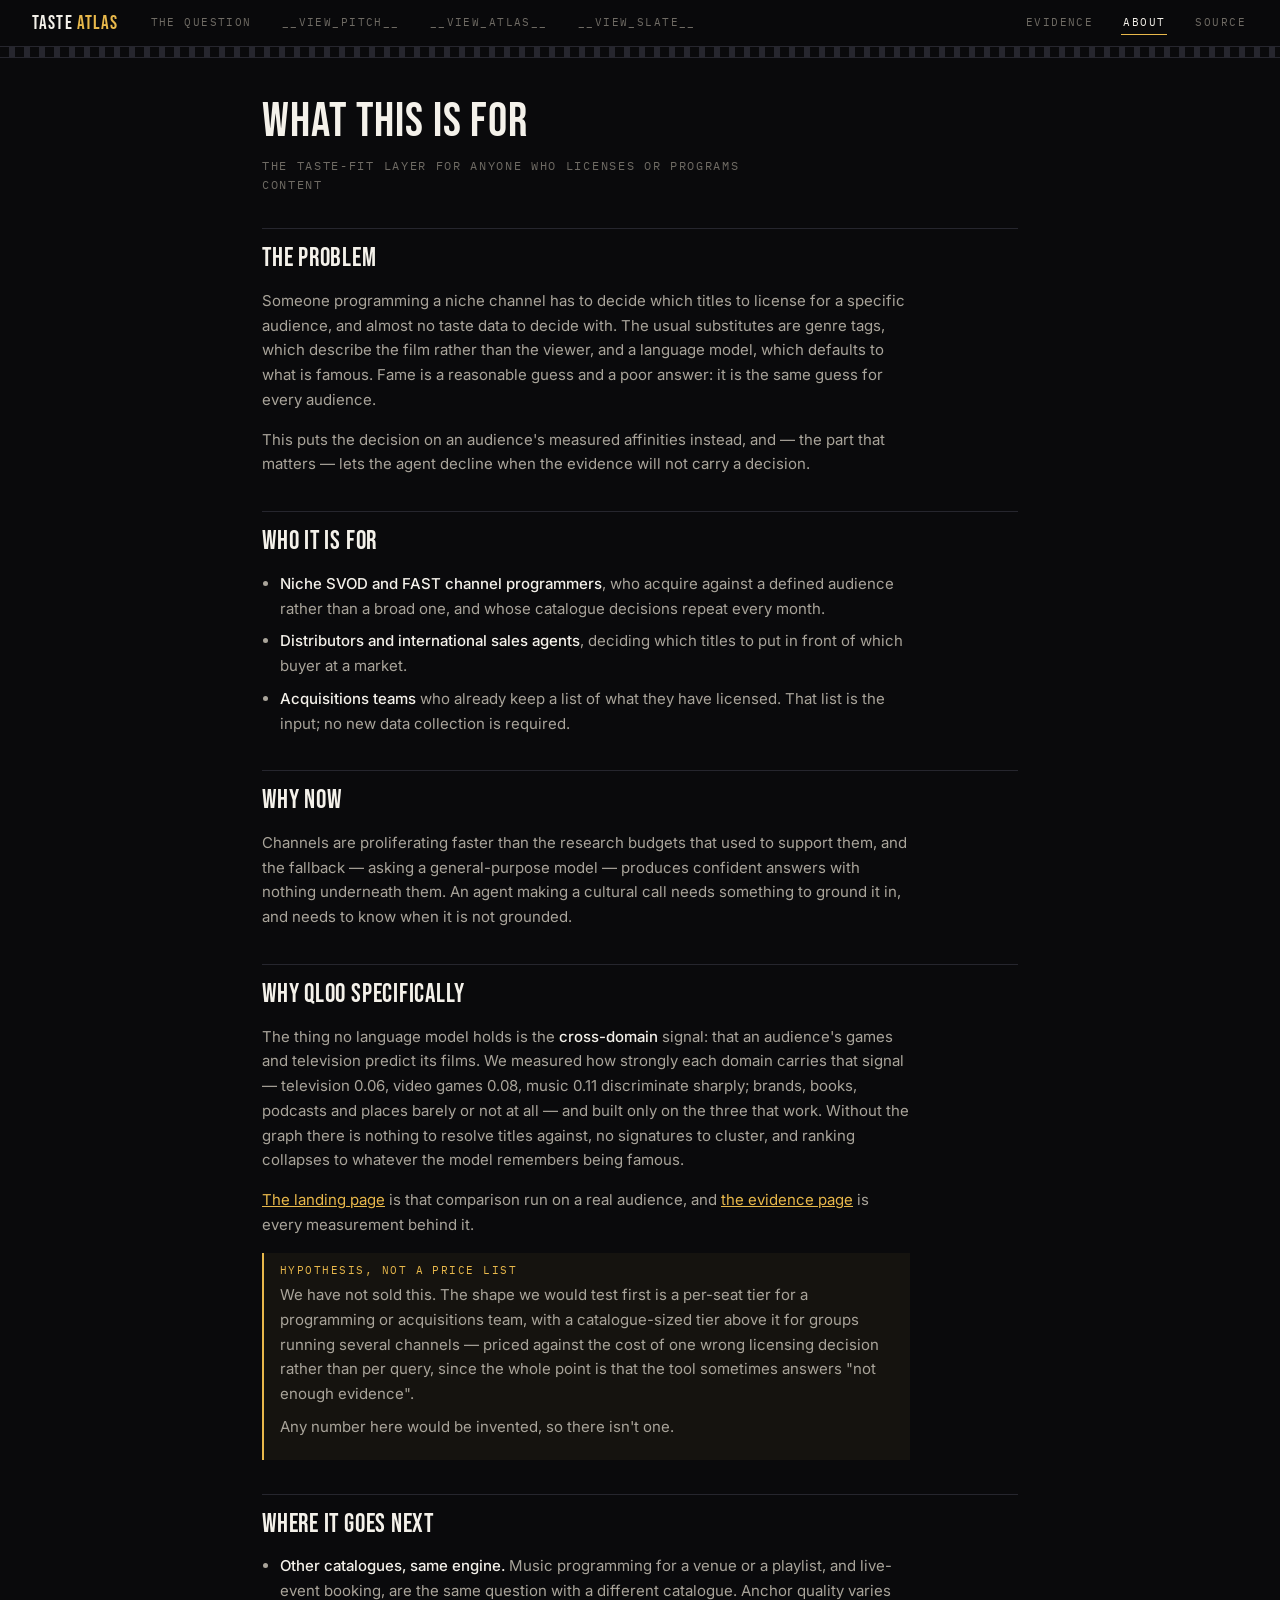
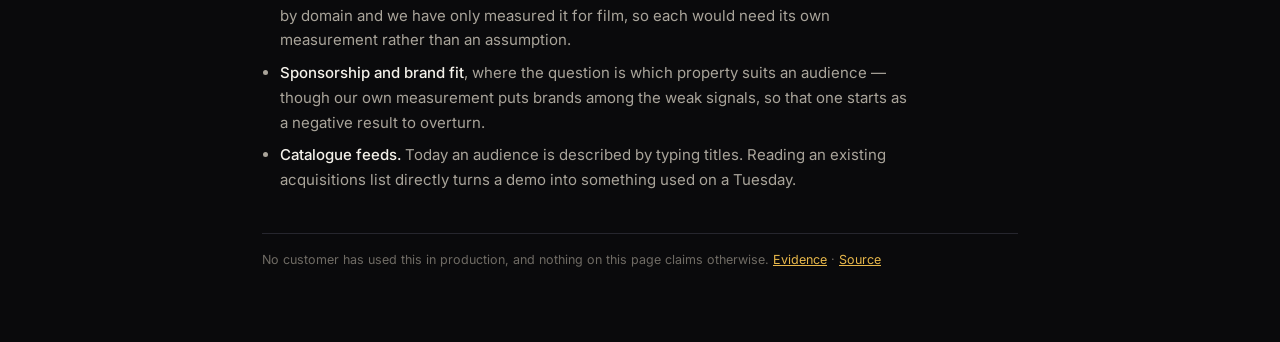
==== app/about.html @ 3cc77972 "Phase 4: evidence and about, with the ablation reported as a set /evidence leads the ablation with t" ====
<!doctype html><meta charset="utf-8">
<meta name="viewport" content="width=device-width,initial-scale=1,viewport-fit=cover">
<title>__PRODUCT_NAME__ — About</title>
<link rel="preconnect" href="https://fonts.googleapis.com">
<link rel="preconnect" href="https://fonts.gstatic.com" crossorigin>
<link href="https://fonts.googleapis.com/css2?family=Bebas+Neue&family=IBM+Plex+Mono:wght@400;500&family=Inter:wght@400;500;600&display=swap" rel="stylesheet">
<style>
:root{color-scheme:dark;
  --screen:#0a0a0c;--seat:#141419;--seat-2:#1c1c23;--ink:#f4f1ea;--ink-2:#a9a49a;
  --ink-3:#6f6b64;--rule:#26262e;--bulb:#e8b84b;
  --display:"Bebas Neue",Impact,sans-serif;
  --sans:Inter,ui-sans-serif,-apple-system,sans-serif;
  --mono:"IBM Plex Mono",ui-monospace,Menlo,monospace}
*{box-sizing:border-box}
body{margin:0;overflow-x:hidden;background:var(--screen);color:var(--ink);
  font:400 15px/1.65 var(--sans);-webkit-font-smoothing:antialiased}
a{color:var(--bulb)}
.wrap{max-width:820px;margin:0 auto;padding:0 clamp(14px,3.5vw,32px) 72px}
.topnav{position:sticky;top:0;z-index:20;display:flex;align-items:center;
  justify-content:center;gap:clamp(10px,2.5vw,26px);flex-wrap:wrap;
  padding:11px clamp(14px,3.5vw,32px);background:rgba(10,10,12,.86);
  backdrop-filter:blur(8px);border-bottom:1px solid var(--rule)}
.topnav .mark{font:400 19px/1 var(--display);letter-spacing:.06em;
  text-transform:uppercase;color:var(--ink);margin-right:4px}
.topnav .mark b{color:var(--bulb);font-weight:400}
.topnav a{font:400 11px/1 var(--mono);letter-spacing:.13em;text-transform:uppercase;
  color:var(--ink-3);text-decoration:none;padding:6px 2px;border-bottom:1px solid transparent}
.topnav a:hover{color:var(--ink)}
.topnav a[aria-current=page]{color:var(--ink);border-bottom-color:var(--bulb)}
.topnav .spacer{flex:1 1 0;min-width:0}
@media (max-width:620px){.topnav{gap:12px}.topnav .spacer{display:none}}
.strip{height:11px;border-bottom:1px solid var(--rule);
  background:repeating-linear-gradient(90deg,transparent 0 9px,var(--rule) 9px 15px)}
h1{font:400 clamp(30px,5vw,48px)/1 var(--display);letter-spacing:.02em;
  text-transform:uppercase;margin:clamp(24px,4vw,40px) 0 0}
h2{font:400 clamp(20px,2.6vw,26px)/1.1 var(--display);letter-spacing:.03em;
  text-transform:uppercase;margin:34px 0 6px;padding-top:16px;
  border-top:1px solid var(--rule)}
p{max-width:72ch;color:var(--ink-2)}
p b,li b{color:var(--ink);font-weight:500}
ul{max-width:72ch;padding-left:18px;color:var(--ink-2)}
li{margin-bottom:8px}
.tagline{font:400 12px/1.6 var(--mono);letter-spacing:.14em;text-transform:uppercase;
  color:var(--ink-3);margin:10px 0 0}
.hyp{border-left:2px solid var(--bulb);padding:12px 16px;margin:14px 0 0;
  background:rgba(232,184,75,.05);max-width:72ch}
.hyp .label{font:400 10.5px/1 var(--mono);letter-spacing:.14em;text-transform:uppercase;
  color:var(--bulb);display:block;margin-bottom:8px}
.hyp p{margin:0 0 8px;color:var(--ink-2)}
blockquote{margin:16px 0 0;padding:14px 18px;border-left:2px solid var(--rule);
  background:var(--seat);max-width:72ch}
blockquote p{margin:0;color:var(--ink);font-size:16px;line-height:1.6}
blockquote cite{display:block;margin-top:9px;font:400 11.5px/1 var(--mono);
  color:var(--ink-3);font-style:normal}
footer{margin:40px 0 0;border-top:1px solid var(--rule);padding-top:16px;
  color:var(--ink-3);font-size:12.5px}
</style>

<nav class="topnav">
    <span class="mark">Taste <b>Atlas</b></span>
    <a href="/">The question</a>
    <a href="/pitch">__VIEW_PITCH__</a>
    <a href="/atlas">__VIEW_ATLAS__</a>
    <a href="/slate">__VIEW_SLATE__</a>
    <span class="spacer"></span>
    <a href="/evidence">Evidence</a>
    <a href="/about" aria-current="page">About</a>
    <a href="__REPO_URL__">Source</a>
</nav>
<div class="strip"></div>

<div class="wrap">
<h1>What this is for</h1>
<p class="tagline">The taste-fit layer for anyone who licenses or programs content</p>

<h2>The problem</h2>
<p>Someone programming a niche channel has to decide which titles to license for
a specific audience, and almost no taste data to decide with. The usual
substitutes are genre tags, which describe the film rather than the viewer, and
a language model, which defaults to what is famous. Fame is a reasonable guess
and a poor answer: it is the same guess for every audience.</p>
<p>This puts the decision on an audience's measured affinities instead, and —
the part that matters — lets the agent decline when the evidence will not carry
a decision.</p>

<h2>Who it is for</h2>
<ul>
<li><b>Niche SVOD and FAST channel programmers</b>, who acquire against a
defined audience rather than a broad one, and whose catalogue decisions repeat
every month.</li>
<li><b>Distributors and international sales agents</b>, deciding which titles to
put in front of which buyer at a market.</li>
<li><b>Acquisitions teams</b> who already keep a list of what they have
licensed. That list is the input; no new data collection is required.</li>
</ul>

<h2>Why now</h2>
<p>Channels are proliferating faster than the research budgets that used to
support them, and the fallback — asking a general-purpose model — produces
confident answers with nothing underneath them. An agent making a cultural call
needs something to ground it in, and needs to know when it is not grounded.</p>

<h2>Why Qloo specifically</h2>
<p>The thing no language model holds is the <b>cross-domain</b> signal: that an
audience's games and television predict its films. We measured how strongly each
domain carries that signal — television 0.06, video games 0.08, music 0.11
discriminate sharply; brands, books, podcasts and places barely or not at all —
and built only on the three that work. Without the graph there is nothing to
resolve titles against, no signatures to cluster, and ranking collapses to
whatever the model remembers being famous.</p>
<p><a href="/">The landing page</a> is that comparison run on a real audience,
and <a href="/evidence">the evidence page</a> is every measurement behind it.</p>

<div class="hyp">
  <span class="label">Hypothesis, not a price list</span>
  <p>We have not sold this. The shape we would test first is a per-seat tier for
  a programming or acquisitions team, with a catalogue-sized tier above it for
  groups running several channels — priced against the cost of one wrong
  licensing decision rather than per query, since the whole point is that the
  tool sometimes answers "not enough evidence".</p>
  <p>Any number here would be invented, so there isn't one.</p>
</div>

<h2>Where it goes next</h2>
<ul>
<li><b>Other catalogues, same engine.</b> Music programming for a venue or a
playlist, and live-event booking, are the same question with a different
catalogue. Anchor quality varies by domain and we have only measured it for
film, so each would need its own measurement rather than an assumption.</li>
<li><b>Sponsorship and brand fit</b>, where the question is which property suits
an audience — though our own measurement puts brands among the weak signals, so
that one starts as a negative result to overturn.</li>
<li><b>Catalogue feeds.</b> Today an audience is described by typing titles.
Reading an existing acquisitions list directly turns a demo into something used
on a Tuesday.</li>
</ul>

<div id="quote"></div>

<footer>
  No customer has used this in production, and nothing on this page claims
  otherwise. <a href="/evidence">Evidence</a> · <a href="__REPO_URL__">Source</a>
</footer>
</div>

<script>
// The quote block renders only when a real one has been given, with
// permission. There is no placeholder text standing in for a person.
const Q=__CUSTOMER_QUOTE__, A=__CUSTOMER_QUOTE_ATTRIBUTION__;
if(Q){
  const b=document.createElement('blockquote');
  const p=document.createElement('p'); p.textContent='“'+Q+'”';
  b.appendChild(p);
  if(A){const c=document.createElement('cite'); c.textContent=A; b.appendChild(c);}
  document.getElementById('quote').appendChild(b);
}
</script>
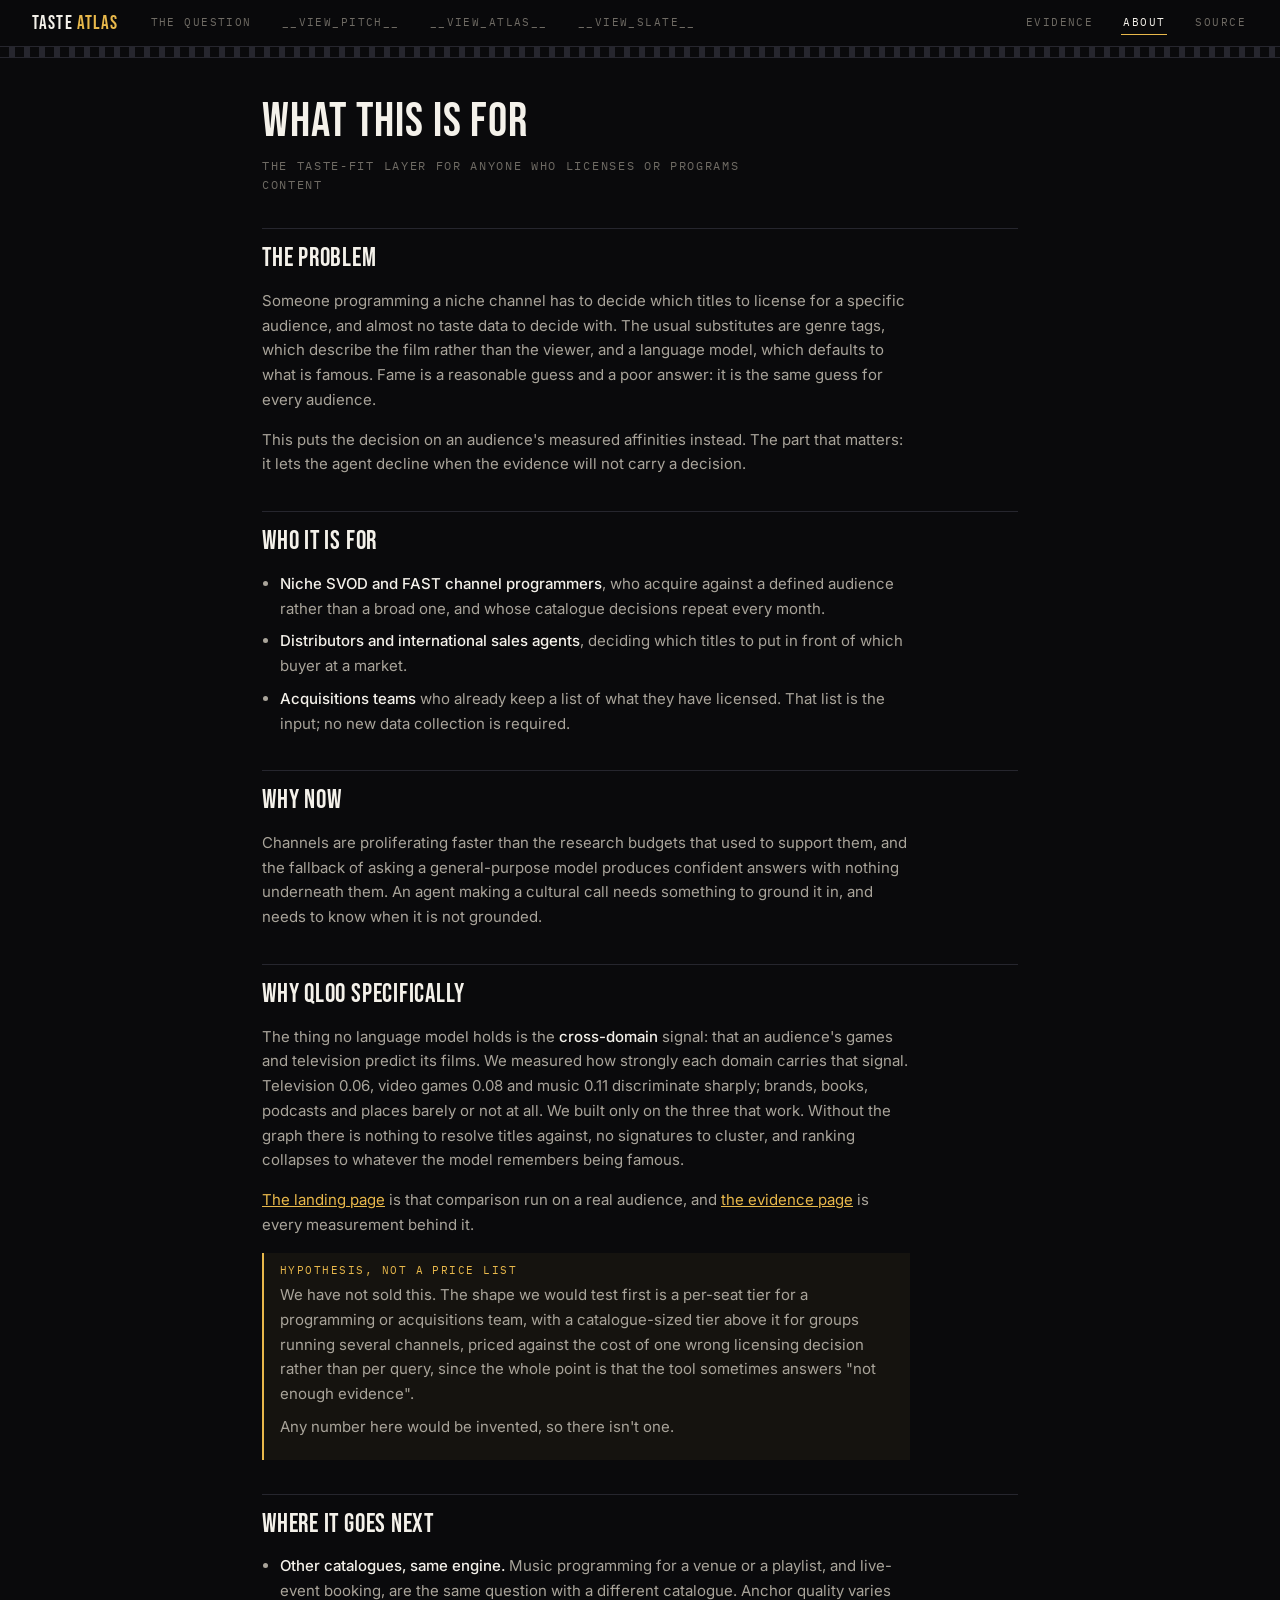
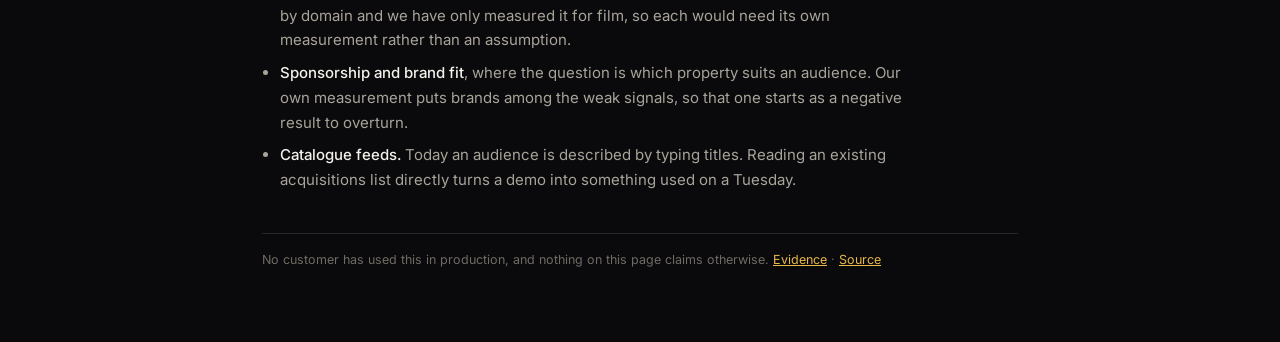
==== commit 0d644c95: "Remove em dashes from the UI All 67 of them across the six pages, the trace strings in taste/pitch.p" ====
--- a/app/about.html
+++ b/app/about.html
@@ -1,6 +1,6 @@
 <!doctype html><meta charset="utf-8">
 <meta name="viewport" content="width=device-width,initial-scale=1,viewport-fit=cover">
-<title>__PRODUCT_NAME__ — About</title>
+<title>__PRODUCT_NAME__ · About</title>
 <link rel="preconnect" href="https://fonts.googleapis.com">
 <link rel="preconnect" href="https://fonts.gstatic.com" crossorigin>
 <link href="https://fonts.googleapis.com/css2?family=Bebas+Neue&family=IBM+Plex+Mono:wght@400;500&family=Inter:wght@400;500;600&display=swap" rel="stylesheet">
@@ -79,9 +79,9 @@
 substitutes are genre tags, which describe the film rather than the viewer, and
 a language model, which defaults to what is famous. Fame is a reasonable guess
 and a poor answer: it is the same guess for every audience.</p>
-<p>This puts the decision on an audience's measured affinities instead, and —
-the part that matters — lets the agent decline when the evidence will not carry
-a decision.</p>
+<p>This puts the decision on an audience's measured affinities instead. The
+part that matters: it lets the agent decline when the evidence will not carry a
+decision.</p>
 
 <h2>Who it is for</h2>
 <ul>
@@ -96,16 +96,16 @@
 
 <h2>Why now</h2>
 <p>Channels are proliferating faster than the research budgets that used to
-support them, and the fallback — asking a general-purpose model — produces
+support them, and the fallback of asking a general-purpose model produces
 confident answers with nothing underneath them. An agent making a cultural call
 needs something to ground it in, and needs to know when it is not grounded.</p>
 
 <h2>Why Qloo specifically</h2>
 <p>The thing no language model holds is the <b>cross-domain</b> signal: that an
 audience's games and television predict its films. We measured how strongly each
-domain carries that signal — television 0.06, video games 0.08, music 0.11
-discriminate sharply; brands, books, podcasts and places barely or not at all —
-and built only on the three that work. Without the graph there is nothing to
+domain carries that signal. Television 0.06, video games 0.08 and music 0.11
+discriminate sharply; brands, books, podcasts and places barely or not at all.
+We built only on the three that work. Without the graph there is nothing to
 resolve titles against, no signatures to cluster, and ranking collapses to
 whatever the model remembers being famous.</p>
 <p><a href="/">The landing page</a> is that comparison run on a real audience,
@@ -115,7 +115,7 @@
   <span class="label">Hypothesis, not a price list</span>
   <p>We have not sold this. The shape we would test first is a per-seat tier for
   a programming or acquisitions team, with a catalogue-sized tier above it for
-  groups running several channels — priced against the cost of one wrong
+  groups running several channels, priced against the cost of one wrong
   licensing decision rather than per query, since the whole point is that the
   tool sometimes answers "not enough evidence".</p>
   <p>Any number here would be invented, so there isn't one.</p>
@@ -128,7 +128,7 @@
 catalogue. Anchor quality varies by domain and we have only measured it for
 film, so each would need its own measurement rather than an assumption.</li>
 <li><b>Sponsorship and brand fit</b>, where the question is which property suits
-an audience — though our own measurement puts brands among the weak signals, so
+an audience. Our own measurement puts brands among the weak signals, so
 that one starts as a negative result to overturn.</li>
 <li><b>Catalogue feeds.</b> Today an audience is described by typing titles.
 Reading an existing acquisitions list directly turns a demo into something used
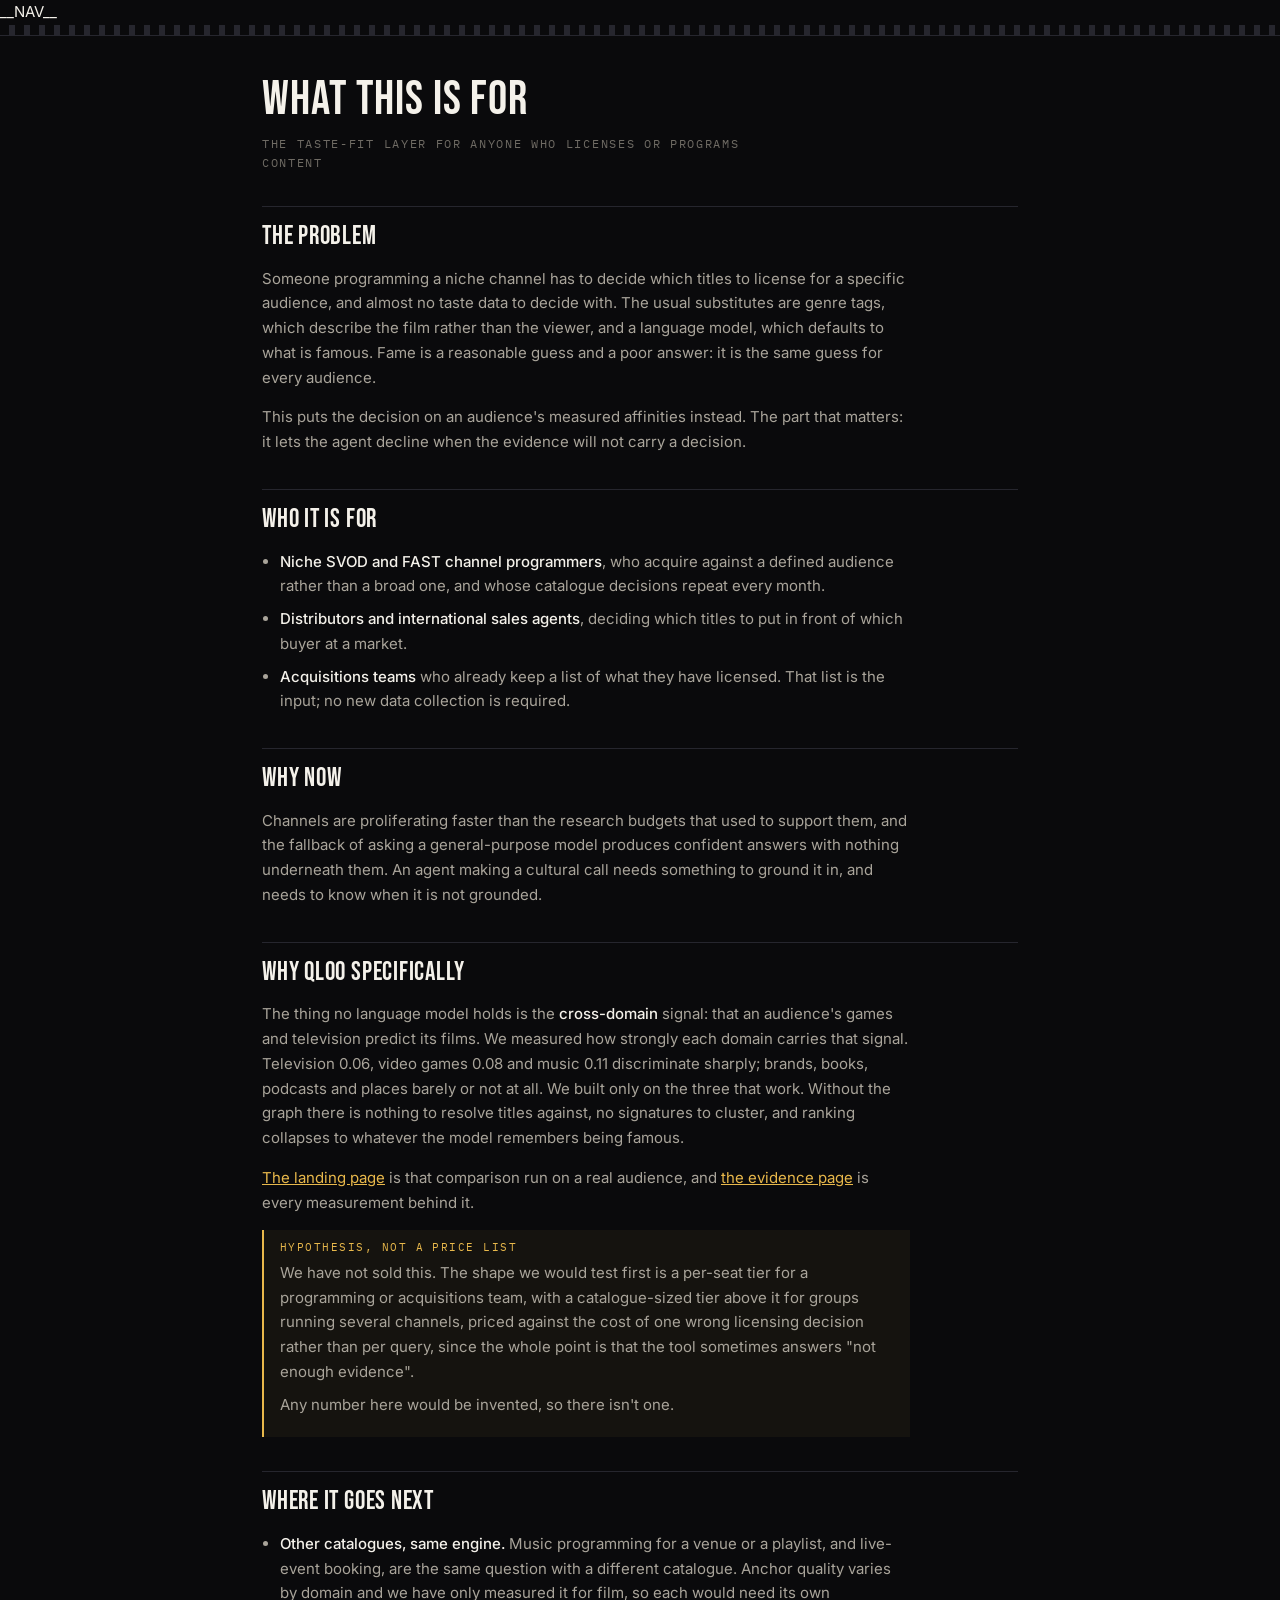
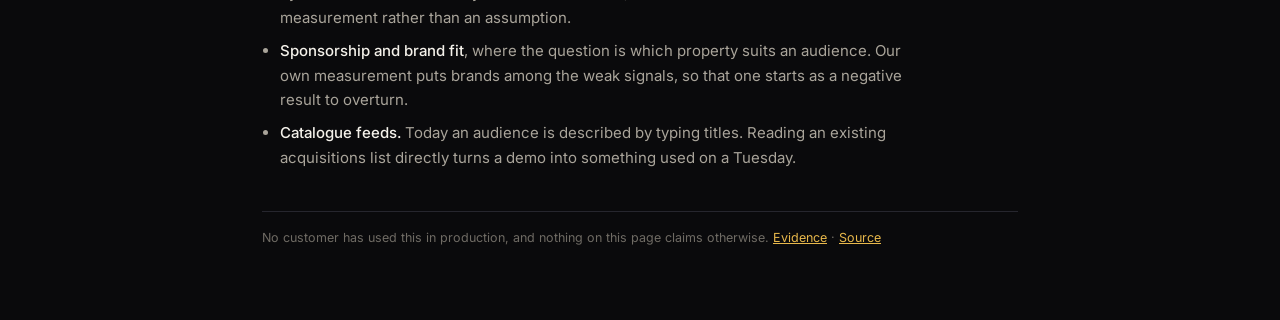
==== commit dec80a5b: "One nav, built once, instead of six copies that drifted The Audience Map and the Slate view had no l" ====
--- a/app/about.html
+++ b/app/about.html
@@ -56,17 +56,7 @@
   color:var(--ink-3);font-size:12.5px}
 </style>
 
-<nav class="topnav">
-    <span class="mark">Taste <b>Atlas</b></span>
-    <a href="/">The question</a>
-    <a href="/pitch">__VIEW_PITCH__</a>
-    <a href="/atlas">__VIEW_ATLAS__</a>
-    <a href="/slate">__VIEW_SLATE__</a>
-    <span class="spacer"></span>
-    <a href="/evidence">Evidence</a>
-    <a href="/about" aria-current="page">About</a>
-    <a href="__REPO_URL__">Source</a>
-</nav>
+__NAV__
 <div class="strip"></div>
 
 <div class="wrap">
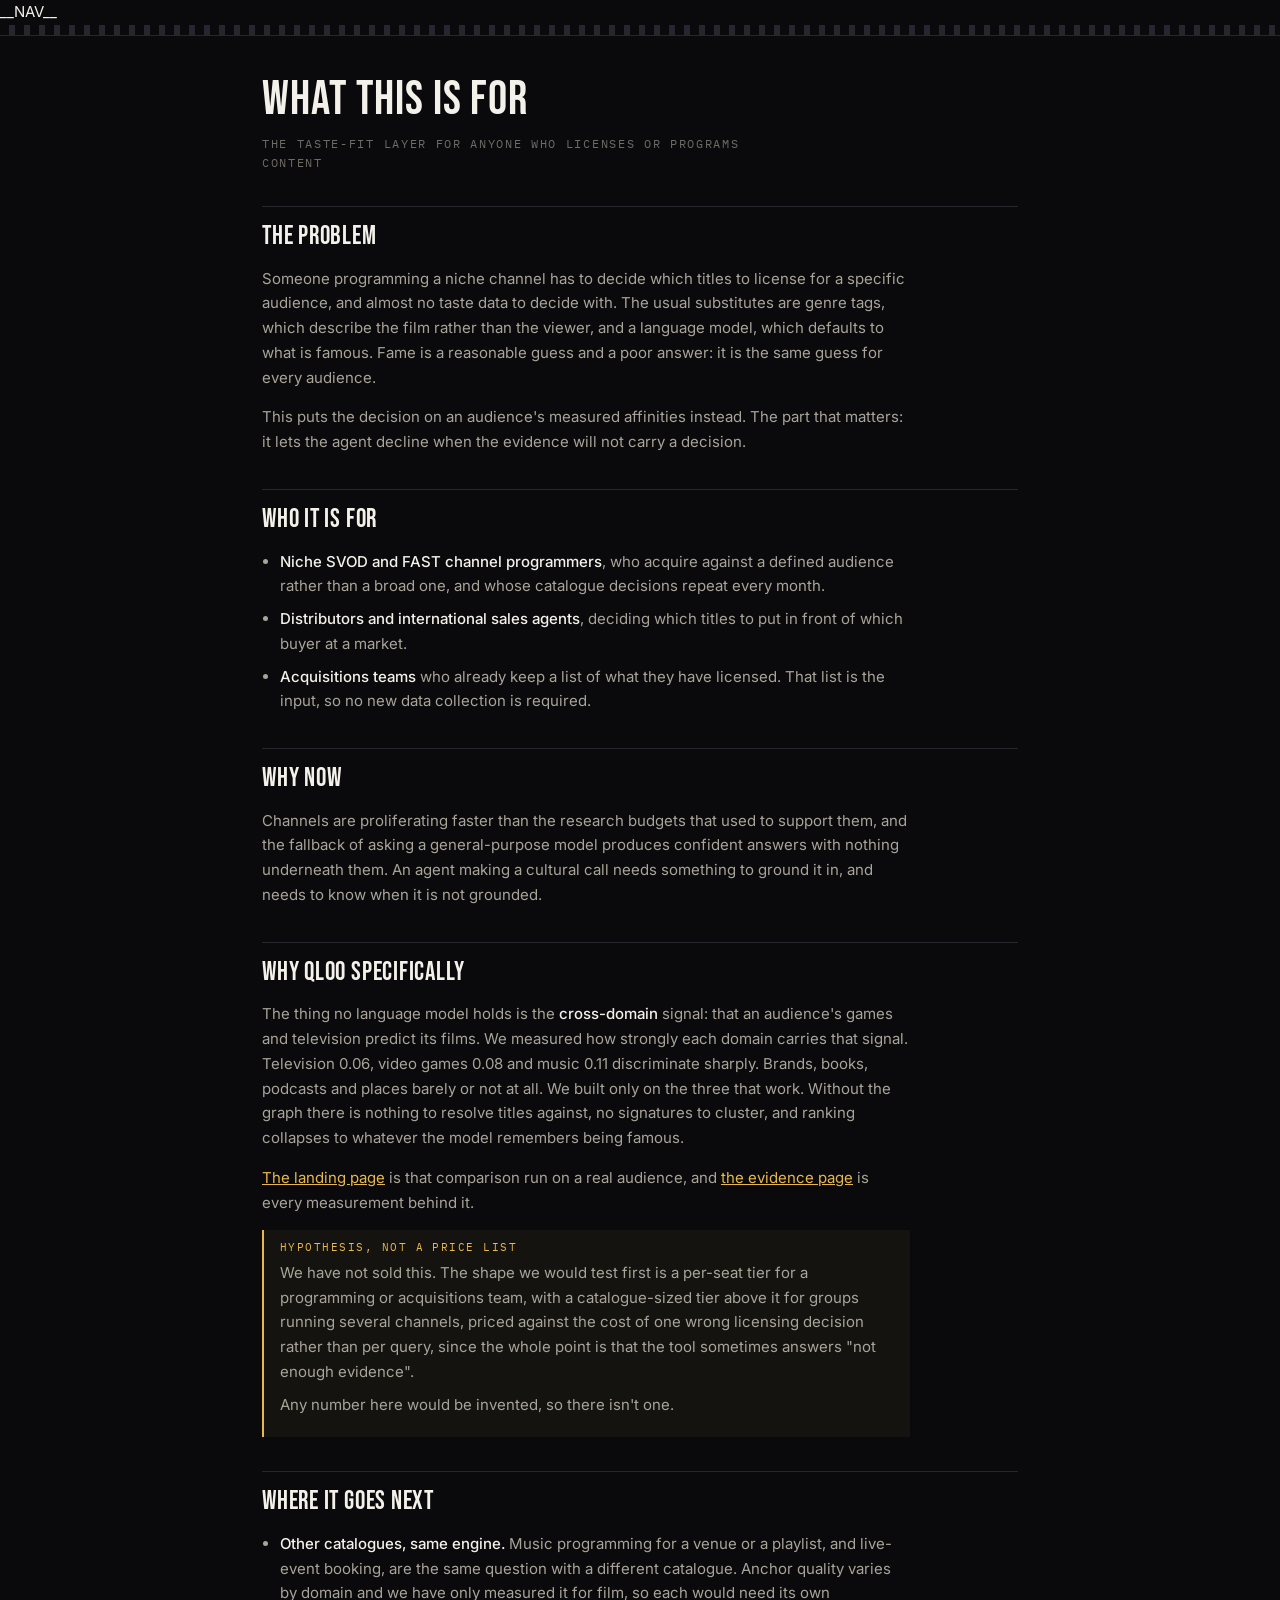
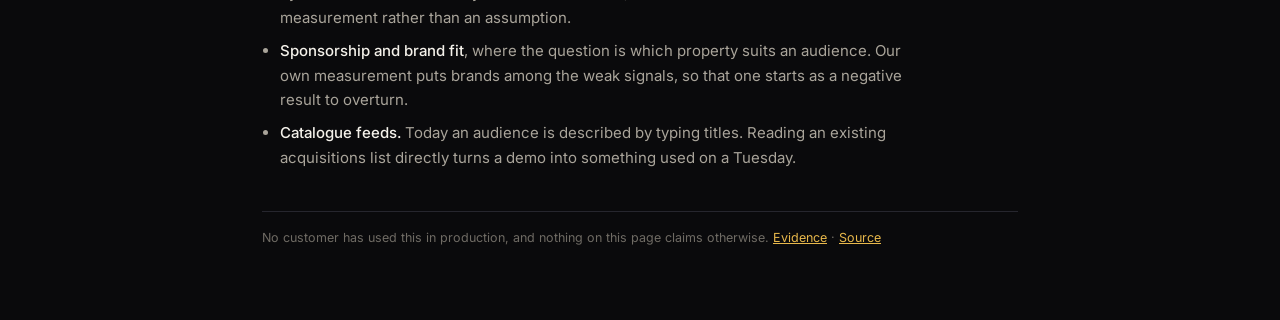
==== commit 0637ba7f: "Remove semicolons from the UI, and the em dashes hiding as escapes Every semicolon a visitor can rea" ====
--- a/app/about.html
+++ b/app/about.html
@@ -23,6 +23,12 @@
 .topnav .mark{font:400 19px/1 var(--display);letter-spacing:.06em;
   text-transform:uppercase;color:var(--ink);margin-right:4px}
 .topnav .mark b{color:var(--bulb);font-weight:400}
+/* The wordmark is a link, so it must not pick up the small mono styling
+   the other nav links use, and it needs its own hover cue. */
+a.mark{text-decoration:none;border-bottom:0!important;padding:0!important}
+a.mark:hover{color:var(--ink)}
+a.mark:hover b{filter:brightness(1.18)}
+a.mark:focus-visible{outline:2px solid var(--bulb);outline-offset:3px}
 .topnav a{font:400 11px/1 var(--mono);letter-spacing:.13em;text-transform:uppercase;
   color:var(--ink-3);text-decoration:none;padding:6px 2px;border-bottom:1px solid transparent}
 .topnav a:hover{color:var(--ink)}
@@ -81,7 +87,7 @@
 <li><b>Distributors and international sales agents</b>, deciding which titles to
 put in front of which buyer at a market.</li>
 <li><b>Acquisitions teams</b> who already keep a list of what they have
-licensed. That list is the input; no new data collection is required.</li>
+licensed. That list is the input, so no new data collection is required.</li>
 </ul>
 
 <h2>Why now</h2>
@@ -94,7 +100,7 @@
 <p>The thing no language model holds is the <b>cross-domain</b> signal: that an
 audience's games and television predict its films. We measured how strongly each
 domain carries that signal. Television 0.06, video games 0.08 and music 0.11
-discriminate sharply; brands, books, podcasts and places barely or not at all.
+discriminate sharply. Brands, books, podcasts and places barely or not at all.
 We built only on the three that work. Without the graph there is nothing to
 resolve titles against, no signatures to cluster, and ranking collapses to
 whatever the model remembers being famous.</p>
